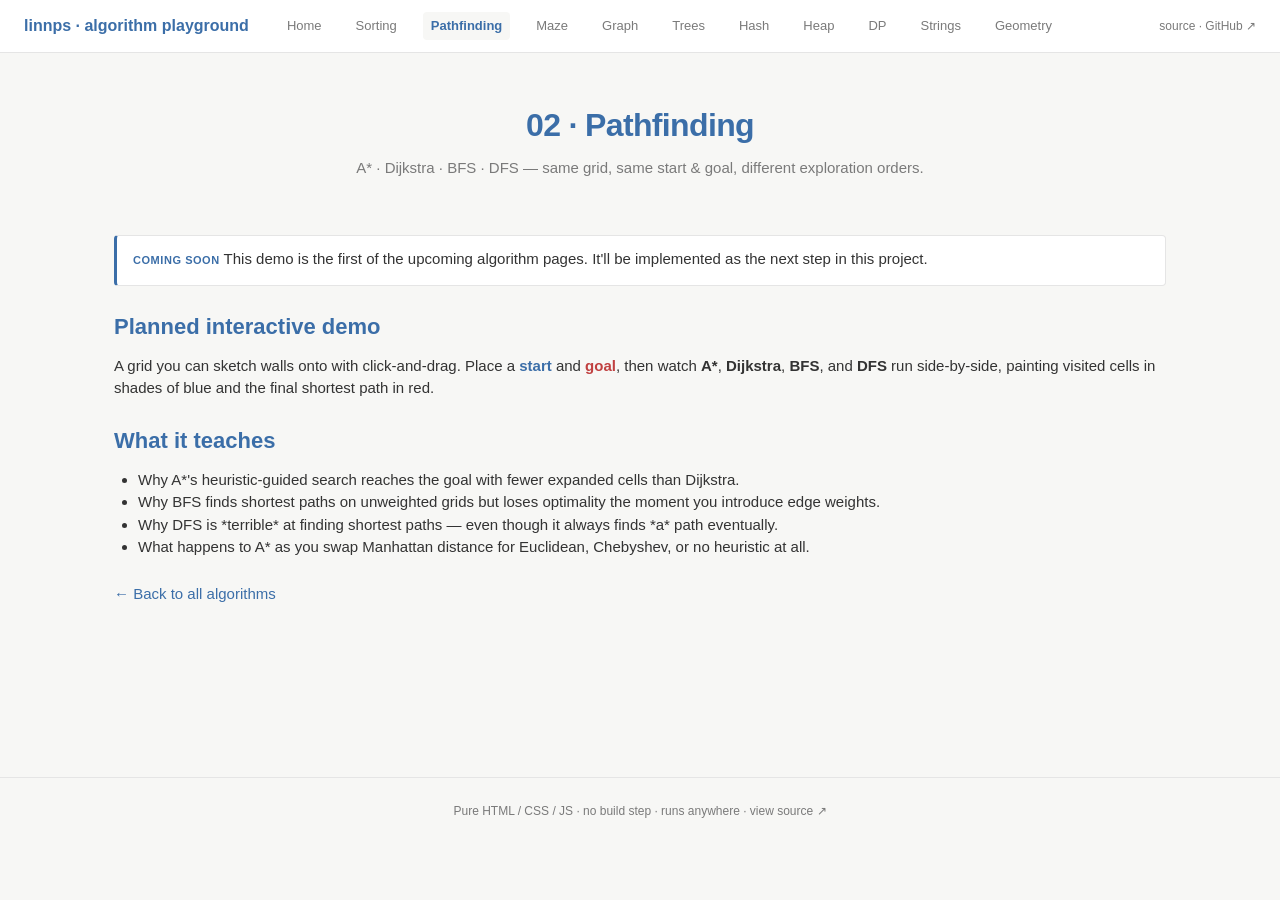
==== 02-pathfinding/index.html @ d076e67e "Initial commit: site shell + #01 sorting live demo Public site at https://linnps.github.io/algorithm" ====
<!DOCTYPE html>
<html lang="en">
<head>
  <meta charset="utf-8">
  <meta name="viewport" content="width=device-width, initial-scale=1.0">
  <title>Pathfinding · Algorithm Playground</title>
  <link rel="stylesheet" href="../shared/style.css">
</head>
<body data-page="02-pathfinding">
  <main class="page">
    <header class="hero">
      <h1>02 · Pathfinding</h1>
      <p class="tagline">A* · Dijkstra · BFS · DFS — same grid, same start &amp; goal, different exploration orders.</p>
    </header>
    <section>
      <div class="note">
        <div class="label">COMING SOON</div>
        This demo is the first of the upcoming algorithm pages.
        It'll be implemented as the next step in this project.
      </div>
      <h2>Planned interactive demo</h2>
      <p>
        A grid you can sketch walls onto with click-and-drag. Place a
        <strong style="color:var(--title);">start</strong> and
        <strong style="color:var(--accent);">goal</strong>, then watch
        <strong>A*</strong>, <strong>Dijkstra</strong>, <strong>BFS</strong>, and
        <strong>DFS</strong> run side-by-side, painting visited cells in shades
        of blue and the final shortest path in red.
      </p>
      <h2>What it teaches</h2>
      <ul>
        <li>Why A*'s heuristic-guided search reaches the goal with fewer expanded cells than Dijkstra.</li>
        <li>Why BFS finds shortest paths on unweighted grids but loses optimality the moment you introduce edge weights.</li>
        <li>Why DFS is *terrible* at finding shortest paths — even though it always finds *a* path eventually.</li>
        <li>What happens to A* as you swap Manhattan distance for Euclidean, Chebyshev, or no heuristic at all.</li>
      </ul>
      <p style="margin-top:24px;">
        <a href="../">← Back to all algorithms</a>
      </p>
    </section>
  </main>
  <script src="../shared/nav.js"></script>
  <script src="../shared/footer.js"></script>
</body>
</html>
---- shared/style.css ----
/* ------------------------------------------------------------------ palette
   Same colours used across the linnps GitHub portfolio. Edit here once,
   the entire site updates.
*/
:root {
  --bg:        #FFFFFF;
  --bg-soft:   #F7F7F5;
  --grid:      #E5E5E5;
  --light:     #CCCCCC;
  --muted:     #7A7A7A;
  --text:      #333333;
  --title:     #3B6EA8;   /* primary blue */
  --title-2:   #9EB7D6;   /* light blue */
  --accent:    #C04040;   /* accent red */
  --accent-2:  #E0B0B0;   /* light red */
}

/* ------------------------------------------------------------------ reset */
*, *::before, *::after { box-sizing: border-box; margin: 0; padding: 0; }
html { scroll-behavior: smooth; }
body {
  font-family: -apple-system, BlinkMacSystemFont, "Segoe UI", Helvetica, Arial,
               "Noto Sans", sans-serif;
  font-size: 15px;
  line-height: 1.5;
  color: var(--text);
  background: var(--bg-soft);
  min-height: 100vh;
  -webkit-font-smoothing: antialiased;
}
a { color: var(--title); text-decoration: none; }
a:hover { text-decoration: underline; }
code, kbd, pre, samp {
  font-family: "JetBrains Mono", ui-monospace, Menlo, Monaco, Consolas, monospace;
  font-size: 0.9em;
}

/* ----------------------------------------------------------------- top nav */
.topnav {
  position: sticky; top: 0; z-index: 100;
  background: var(--bg);
  border-bottom: 1px solid var(--grid);
  padding: 12px 24px;
  display: flex; flex-wrap: wrap; align-items: center; gap: 8px 18px;
}
.topnav .brand {
  font-weight: 700; color: var(--title);
  font-size: 16px; margin-right: 12px;
}
.topnav .brand:hover { text-decoration: none; }
.topnav a.nav-link {
  font-size: 13px; color: var(--muted);
  padding: 4px 8px; border-radius: 4px;
}
.topnav a.nav-link:hover {
  color: var(--title); background: var(--bg-soft); text-decoration: none;
}
.topnav a.nav-link.active {
  color: var(--title); font-weight: 600;
  background: var(--bg-soft);
}
.topnav .spacer { flex: 1; }
.topnav .ext {
  font-size: 12px; color: var(--muted);
}

/* ------------------------------------------------------------------ layout */
.page {
  max-width: 1100px;
  margin: 0 auto;
  padding: 32px 24px 80px 24px;
}
.page header.hero { text-align: center; padding: 16px 0 32px 0; }
.hero h1 {
  font-size: 32px; color: var(--title); font-weight: 800;
  letter-spacing: -0.02em;
}
.hero .tagline {
  margin-top: 8px; color: var(--muted); font-size: 15px;
}
.hero .badges { margin-top: 12px; display: flex; gap: 6px; justify-content: center; flex-wrap: wrap; }

/* --------------------------------------------------------------- 10 cards */
.algo-grid {
  display: grid;
  grid-template-columns: repeat(auto-fit, minmax(260px, 1fr));
  gap: 16px;
  margin-top: 24px;
}
.algo-card {
  background: var(--bg);
  border: 1px solid var(--grid);
  border-radius: 10px;
  padding: 18px 20px;
  display: flex; flex-direction: column;
  transition: transform 0.15s ease, border-color 0.15s ease, box-shadow 0.15s ease;
}
.algo-card:hover {
  transform: translateY(-2px);
  border-color: var(--title-2);
  box-shadow: 0 4px 14px rgba(59, 110, 168, 0.10);
  text-decoration: none;
}
.algo-card .num {
  font-family: "JetBrains Mono", ui-monospace, monospace;
  color: var(--muted); font-size: 11px; letter-spacing: 0.05em;
}
.algo-card .title {
  font-size: 17px; font-weight: 700; color: var(--title);
  margin: 4px 0 6px 0;
}
.algo-card .desc { font-size: 13px; color: var(--text); opacity: 0.85; flex: 1; }
.algo-card .footer {
  display: flex; align-items: center; justify-content: space-between;
  margin-top: 12px;
}
.algo-card .status {
  font-size: 11px; padding: 2px 8px; border-radius: 999px;
  font-weight: 600; letter-spacing: 0.02em;
}
.algo-card .status.live {
  background: rgba(59, 110, 168, 0.12); color: var(--title);
}
.algo-card .status.soon {
  background: var(--bg-soft); color: var(--muted);
}
.algo-card.disabled { cursor: default; opacity: 0.7; }
.algo-card.disabled:hover {
  transform: none; box-shadow: none; border-color: var(--grid);
}

/* ---------------------------------------------------------- inner pages */
.page h2 { color: var(--title); margin: 24px 0 12px 0; font-size: 22px; }
.page h3 { color: var(--text);  margin: 18px 0 8px 0;  font-size: 16px; }
.page p  { margin: 8px 0; }
.page ul { margin: 8px 0 8px 24px; }
.page > section { margin-bottom: 28px; }

.note {
  background: var(--bg);
  border: 1px solid var(--grid);
  border-left: 3px solid var(--title);
  padding: 12px 16px; margin: 16px 0;
  border-radius: 4px;
}
.note .label {
  display: inline-block; font-size: 11px; font-weight: 700;
  color: var(--title); letter-spacing: 0.05em; margin-bottom: 4px;
}

.controls {
  background: var(--bg);
  border: 1px solid var(--grid);
  border-radius: 8px;
  padding: 14px 18px;
  display: flex; flex-wrap: wrap; gap: 16px 24px; align-items: center;
}
.controls label { font-size: 12px; color: var(--muted); display: flex; flex-direction: column; gap: 4px; }
.controls input[type="range"] { width: 140px; accent-color: var(--title); }
.controls .value { color: var(--text); font-weight: 600; font-family: "JetBrains Mono", monospace; font-size: 13px; }
.controls button {
  background: var(--title); color: white; border: 0;
  padding: 8px 14px; border-radius: 6px;
  font-size: 13px; font-weight: 600; cursor: pointer;
  transition: background 0.15s ease;
}
.controls button:hover { background: #2C5587; }
.controls button.secondary {
  background: var(--bg); color: var(--text); border: 1px solid var(--light);
}
.controls button.secondary:hover { background: var(--bg-soft); }
.controls .checks { display: flex; gap: 12px; flex-wrap: wrap; }
.controls .checks label {
  flex-direction: row; gap: 6px; align-items: center;
  color: var(--text); font-size: 13px; cursor: pointer;
}

/* ---------------------------------------------------------- footer */
.site-footer {
  text-align: center;
  color: var(--muted);
  font-size: 12px;
  padding: 24px 0;
  border-top: 1px solid var(--grid);
  margin-top: 64px;
}
.site-footer a { color: var(--muted); }
.site-footer a:hover { color: var(--title); }

/* -------------- responsive ----------------------------------------- */
@media (max-width: 600px) {
  .topnav { padding: 10px 12px; gap: 4px 10px; }
  .topnav a.nav-link { font-size: 12px; padding: 3px 6px; }
  .hero h1 { font-size: 24px; }
}
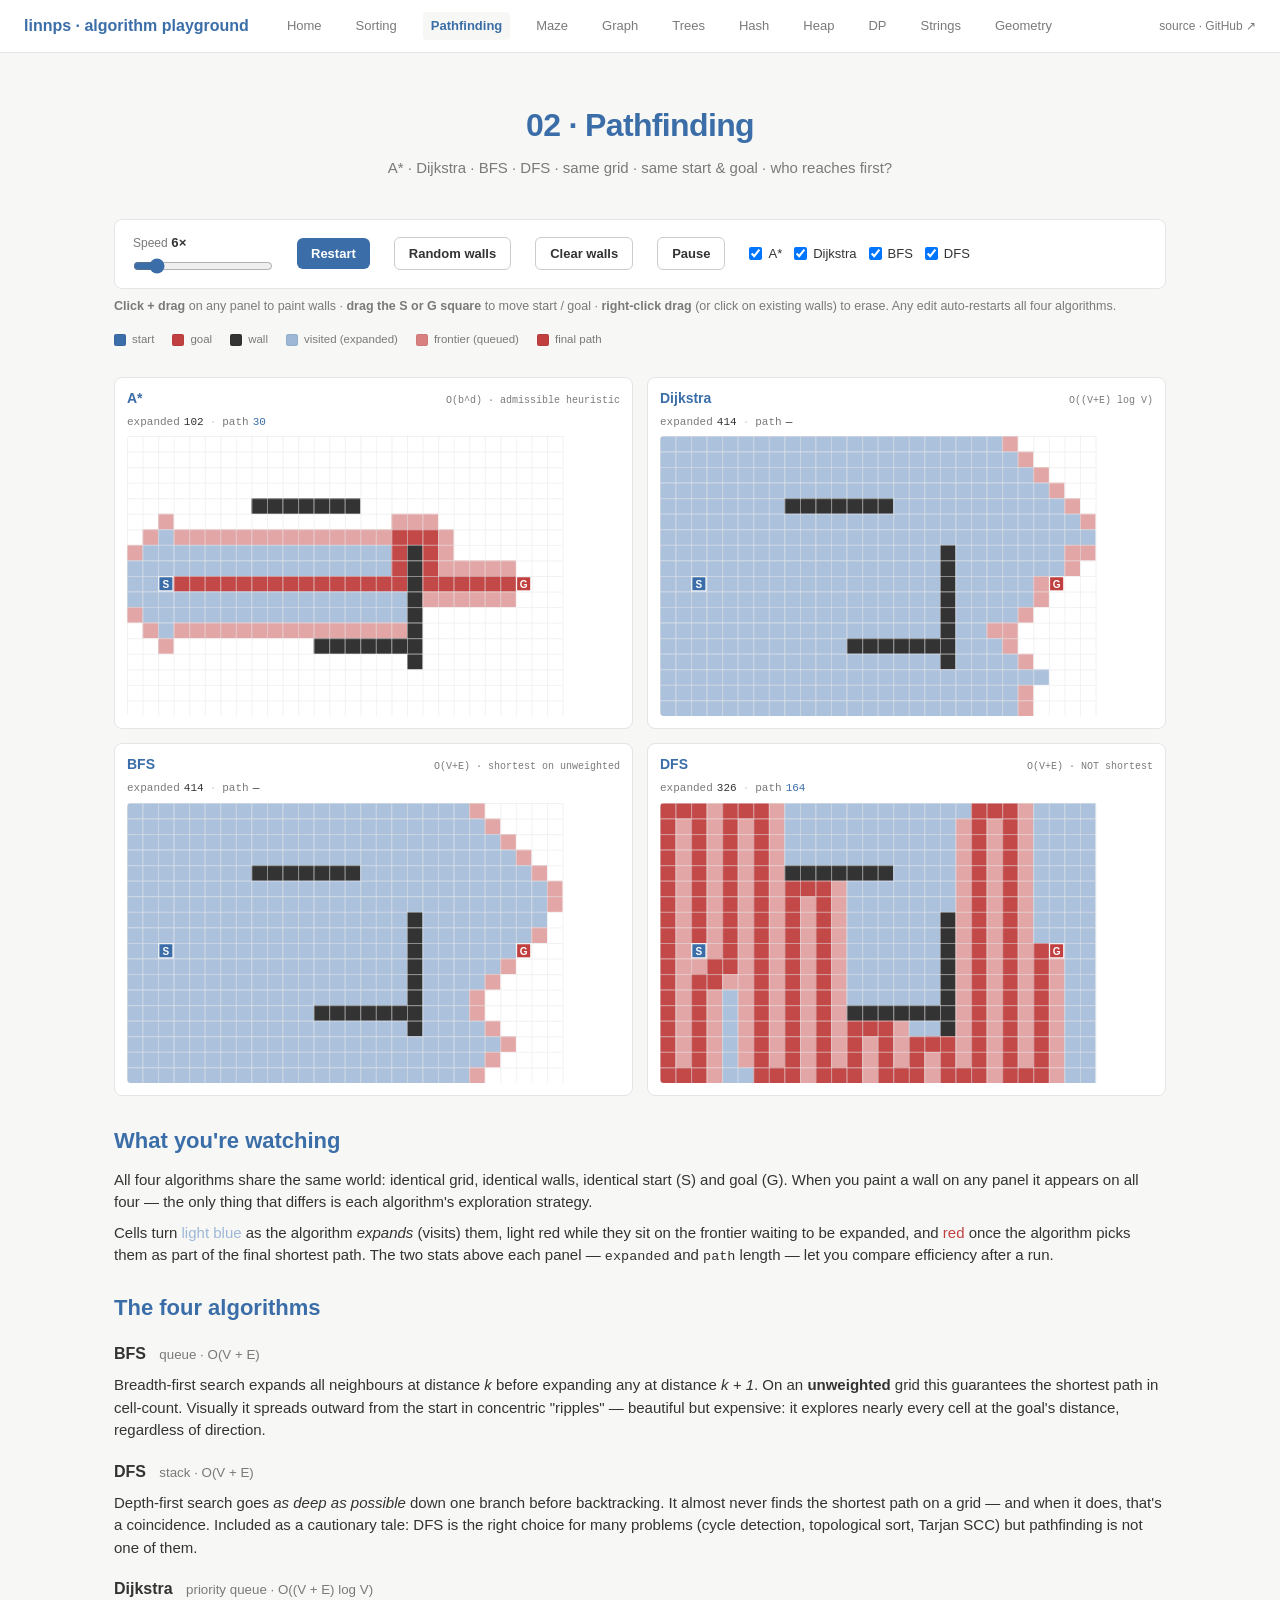
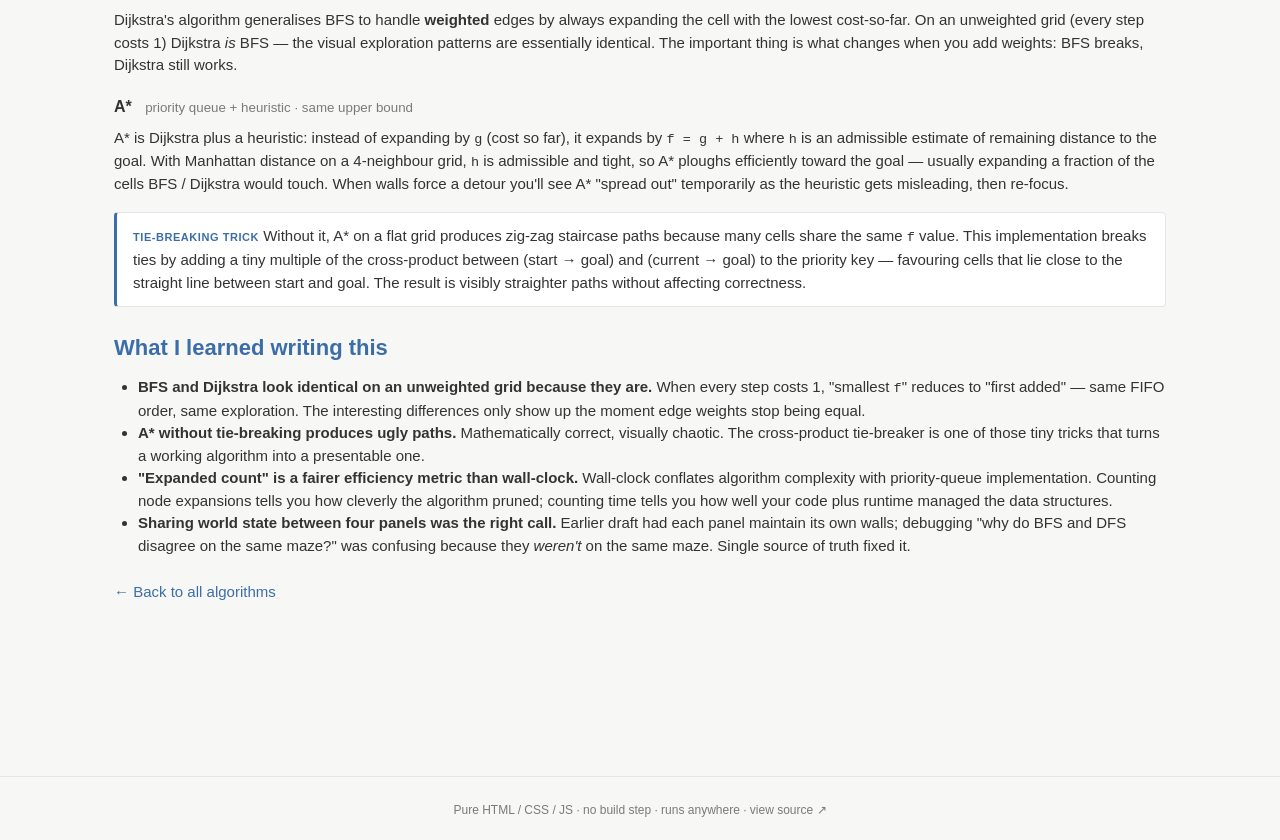
==== commit 92320cad: "Add #02 Pathfinding (A* / Dijkstra / BFS / DFS) live demo New page at /02-pathfinding/ — four algori" ====
--- a/02-pathfinding/index.html
+++ b/02-pathfinding/index.html
@@ -4,42 +4,167 @@
   <meta charset="utf-8">
   <meta name="viewport" content="width=device-width, initial-scale=1.0">
   <title>Pathfinding · Algorithm Playground</title>
+  <meta name="description" content="A* / Dijkstra / BFS / DFS pathfinding visualised side-by-side. Draw walls, drag the start and goal markers, watch the algorithms explore.">
   <link rel="stylesheet" href="../shared/style.css">
+  <link rel="stylesheet" href="pathfinding.css">
 </head>
 <body data-page="02-pathfinding">
   <main class="page">
+
     <header class="hero">
       <h1>02 · Pathfinding</h1>
-      <p class="tagline">A* · Dijkstra · BFS · DFS — same grid, same start &amp; goal, different exploration orders.</p>
+      <p class="tagline">
+        A* · Dijkstra · BFS · DFS · same grid · same start &amp; goal · who reaches first?
+      </p>
     </header>
+
     <section>
+      <div class="controls">
+        <label>
+          <span>Speed <span class="value" id="speed-value">6×</span></span>
+          <input type="range" id="speed" min="1" max="40" value="6" step="1">
+        </label>
+        <button id="reset">Restart</button>
+        <button id="random-walls" class="secondary">Random walls</button>
+        <button id="clear-walls" class="secondary">Clear walls</button>
+        <button id="pause" class="secondary">Pause</button>
+        <div class="checks" id="algo-checks"><!-- populated by JS --></div>
+      </div>
+      <p class="help">
+        <strong>Click + drag</strong> on any panel to paint walls ·
+        <strong>drag the S or G square</strong> to move start / goal ·
+        <strong>right-click drag</strong> (or click on existing walls) to erase.
+        Any edit auto-restarts all four algorithms.
+      </p>
+
+      <div class="pf-legend">
+        <span class="item"><span class="swatch sw-start"></span>start</span>
+        <span class="item"><span class="swatch sw-goal"></span>goal</span>
+        <span class="item"><span class="swatch sw-wall"></span>wall</span>
+        <span class="item"><span class="swatch sw-visited"></span>visited (expanded)</span>
+        <span class="item"><span class="swatch sw-frontier"></span>frontier (queued)</span>
+        <span class="item"><span class="swatch sw-path"></span>final path</span>
+      </div>
+    </section>
+
+    <section>
+      <div class="pf-board" id="pf-board">
+        <!-- 4 panels injected here -->
+      </div>
+    </section>
+
+    <section>
+      <h2>What you're watching</h2>
+      <p>
+        All four algorithms share the same world: identical grid, identical
+        walls, identical start (S) and goal (G).  When you paint a wall on any
+        panel it appears on all four — the only thing that differs is each
+        algorithm's exploration strategy.
+      </p>
+      <p>
+        Cells turn <span style="color:#9EB7D6;">light blue</span> as the
+        algorithm <em>expands</em> (visits) them, light red while they sit on
+        the frontier waiting to be expanded, and <span style="color:var(--accent);">red</span>
+        once the algorithm picks them as part of the final shortest path.
+        The two stats above each panel — <code>expanded</code> and
+        <code>path</code> length — let you compare efficiency after a run.
+      </p>
+
+      <h2>The four algorithms</h2>
+
+      <h3>BFS &nbsp; <small style="color:var(--muted); font-weight:400;">queue · O(V + E)</small></h3>
+      <p>
+        Breadth-first search expands all neighbours at distance <em>k</em> before
+        expanding any at distance <em>k + 1</em>.  On an <strong>unweighted</strong>
+        grid this guarantees the shortest path in cell-count.  Visually it
+        spreads outward from the start in concentric "ripples" — beautiful
+        but expensive: it explores nearly every cell at the goal's distance,
+        regardless of direction.
+      </p>
+
+      <h3>DFS &nbsp; <small style="color:var(--muted); font-weight:400;">stack · O(V + E)</small></h3>
+      <p>
+        Depth-first search goes <em>as deep as possible</em> down one branch
+        before backtracking.  It almost never finds the shortest path on a
+        grid — and when it does, that's a coincidence.  Included as a
+        cautionary tale: DFS is the right choice for many problems
+        (cycle detection, topological sort, Tarjan SCC) but pathfinding
+        is not one of them.
+      </p>
+
+      <h3>Dijkstra &nbsp; <small style="color:var(--muted); font-weight:400;">priority queue · O((V + E) log V)</small></h3>
+      <p>
+        Dijkstra's algorithm generalises BFS to handle <strong>weighted</strong>
+        edges by always expanding the cell with the lowest cost-so-far.
+        On an unweighted grid (every step costs 1) Dijkstra <em>is</em> BFS —
+        the visual exploration patterns are essentially identical.  The
+        important thing is what changes when you add weights: BFS breaks,
+        Dijkstra still works.
+      </p>
+
+      <h3>A* &nbsp; <small style="color:var(--muted); font-weight:400;">priority queue + heuristic · same upper bound</small></h3>
+      <p>
+        A* is Dijkstra plus a heuristic: instead of expanding by
+        <code>g</code> (cost so far), it expands by
+        <code>f = g + h</code> where <code>h</code> is an admissible
+        estimate of remaining distance to the goal.  With Manhattan distance
+        on a 4-neighbour grid, <code>h</code> is admissible and tight, so A*
+        ploughs efficiently toward the goal — usually expanding a fraction
+        of the cells BFS / Dijkstra would touch.  When walls force a detour
+        you'll see A* "spread out" temporarily as the heuristic gets
+        misleading, then re-focus.
+      </p>
+
       <div class="note">
-        <div class="label">COMING SOON</div>
-        This demo is the first of the upcoming algorithm pages.
-        It'll be implemented as the next step in this project.
+        <div class="label">TIE-BREAKING TRICK</div>
+        Without it, A* on a flat grid produces zig-zag staircase paths
+        because many cells share the same <code>f</code> value.  This
+        implementation breaks ties by adding a tiny multiple of the
+        cross-product between (start → goal) and (current → goal) to the
+        priority key — favouring cells that lie close to the straight line
+        between start and goal.  The result is visibly straighter paths
+        without affecting correctness.
       </div>
-      <h2>Planned interactive demo</h2>
-      <p>
-        A grid you can sketch walls onto with click-and-drag. Place a
-        <strong style="color:var(--title);">start</strong> and
-        <strong style="color:var(--accent);">goal</strong>, then watch
-        <strong>A*</strong>, <strong>Dijkstra</strong>, <strong>BFS</strong>, and
-        <strong>DFS</strong> run side-by-side, painting visited cells in shades
-        of blue and the final shortest path in red.
-      </p>
-      <h2>What it teaches</h2>
+
+      <h2>What I learned writing this</h2>
       <ul>
-        <li>Why A*'s heuristic-guided search reaches the goal with fewer expanded cells than Dijkstra.</li>
-        <li>Why BFS finds shortest paths on unweighted grids but loses optimality the moment you introduce edge weights.</li>
-        <li>Why DFS is *terrible* at finding shortest paths — even though it always finds *a* path eventually.</li>
-        <li>What happens to A* as you swap Manhattan distance for Euclidean, Chebyshev, or no heuristic at all.</li>
+        <li>
+          <strong>BFS and Dijkstra look identical on an unweighted grid because they are.</strong>
+          When every step costs 1, "smallest <code>f</code>" reduces to "first added" —
+          same FIFO order, same exploration. The interesting differences only
+          show up the moment edge weights stop being equal.
+        </li>
+        <li>
+          <strong>A* without tie-breaking produces ugly paths.</strong>
+          Mathematically correct, visually chaotic. The cross-product
+          tie-breaker is one of those tiny tricks that turns a working
+          algorithm into a presentable one.
+        </li>
+        <li>
+          <strong>"Expanded count" is a fairer efficiency metric than wall-clock.</strong>
+          Wall-clock conflates algorithm complexity with priority-queue
+          implementation. Counting node expansions tells you how cleverly
+          the algorithm pruned; counting time tells you how well your code
+          plus runtime managed the data structures.
+        </li>
+        <li>
+          <strong>Sharing world state between four panels was the right call.</strong>
+          Earlier draft had each panel maintain its own walls; debugging "why
+          do BFS and DFS disagree on the same maze?" was confusing because
+          they <em>weren't</em> on the same maze. Single source of truth fixed it.
+        </li>
       </ul>
+
       <p style="margin-top:24px;">
         <a href="../">← Back to all algorithms</a>
       </p>
     </section>
+
   </main>
+
   <script src="../shared/nav.js"></script>
+  <script src="../shared/grid.js"></script>
+  <script src="pathfinding.js"></script>
   <script src="../shared/footer.js"></script>
 </body>
 </html>
--- a/02-pathfinding/pathfinding.css
+++ b/02-pathfinding/pathfinding.css
@@ -0,0 +1,96 @@
+.pf-board {
+  display: grid;
+  grid-template-columns: repeat(2, 1fr);
+  gap: 14px;
+  margin-top: 18px;
+}
+
+@media (max-width: 720px) {
+  .pf-board { grid-template-columns: 1fr; }
+}
+
+.pf-panel {
+  background: var(--bg);
+  border: 1px solid var(--grid);
+  border-radius: 8px;
+  padding: 10px 12px 12px 12px;
+  display: flex;
+  flex-direction: column;
+}
+.pf-panel.dim {
+  opacity: 0.35;
+  filter: saturate(0.4);
+}
+
+.pf-panel .head {
+  display: flex; justify-content: space-between; align-items: baseline;
+  margin-bottom: 4px;
+}
+.pf-panel .name {
+  font-weight: 700; color: var(--title); font-size: 14px;
+}
+.pf-panel .complexity {
+  font-family: "JetBrains Mono", ui-monospace, monospace;
+  font-size: 10px; color: var(--muted);
+}
+.pf-panel .stats {
+  font-family: "JetBrains Mono", ui-monospace, monospace;
+  font-size: 11px; color: var(--text);
+  margin-top: 1px;
+}
+.pf-panel .stats .ok    { color: var(--title); }
+.pf-panel .stats .fail  { color: var(--accent); }
+.pf-panel .stats .label { color: var(--muted); margin-right: 4px; }
+.pf-panel .stats .sep   { color: var(--light); margin: 0 6px; }
+
+.pf-panel canvas {
+  width: 100%;
+  height: 280px;
+  display: block;
+  background: var(--bg-soft);
+  border-radius: 4px;
+  margin-top: 6px;
+  cursor: crosshair;
+  user-select: none;
+  -webkit-user-select: none;
+  touch-action: none;
+}
+.pf-panel canvas.moving-start { cursor: grab; }
+.pf-panel canvas.moving-goal  { cursor: grab; }
+
+.pf-legend {
+  display: flex; gap: 18px; flex-wrap: wrap;
+  font-size: 11.5px; color: var(--muted);
+  margin: 16px 0 4px 0;
+}
+.pf-legend .item { display: flex; align-items: center; gap: 6px; }
+.pf-legend .swatch {
+  display: inline-block;
+  width: 12px; height: 12px; border-radius: 2px;
+  border: 1px solid rgba(0,0,0,0.05);
+}
+
+/* legend swatches — match algorithm rendering */
+.pf-legend .sw-wall    { background: var(--text); }
+.pf-legend .sw-start   { background: var(--title); }
+.pf-legend .sw-goal    { background: var(--accent); }
+.pf-legend .sw-visited { background: #9EB7D6; }
+.pf-legend .sw-frontier{ background: #D88080; }
+.pf-legend .sw-path    { background: var(--accent); }
+
+/* control labels for heuristic dropdown etc. */
+.controls select {
+  background: var(--bg);
+  border: 1px solid var(--light);
+  border-radius: 4px;
+  padding: 4px 8px;
+  font-size: 13px;
+  color: var(--text);
+  font-family: inherit;
+}
+
+.help {
+  font-size: 12.5px;
+  color: var(--muted);
+  margin-top: 6px;
+}
